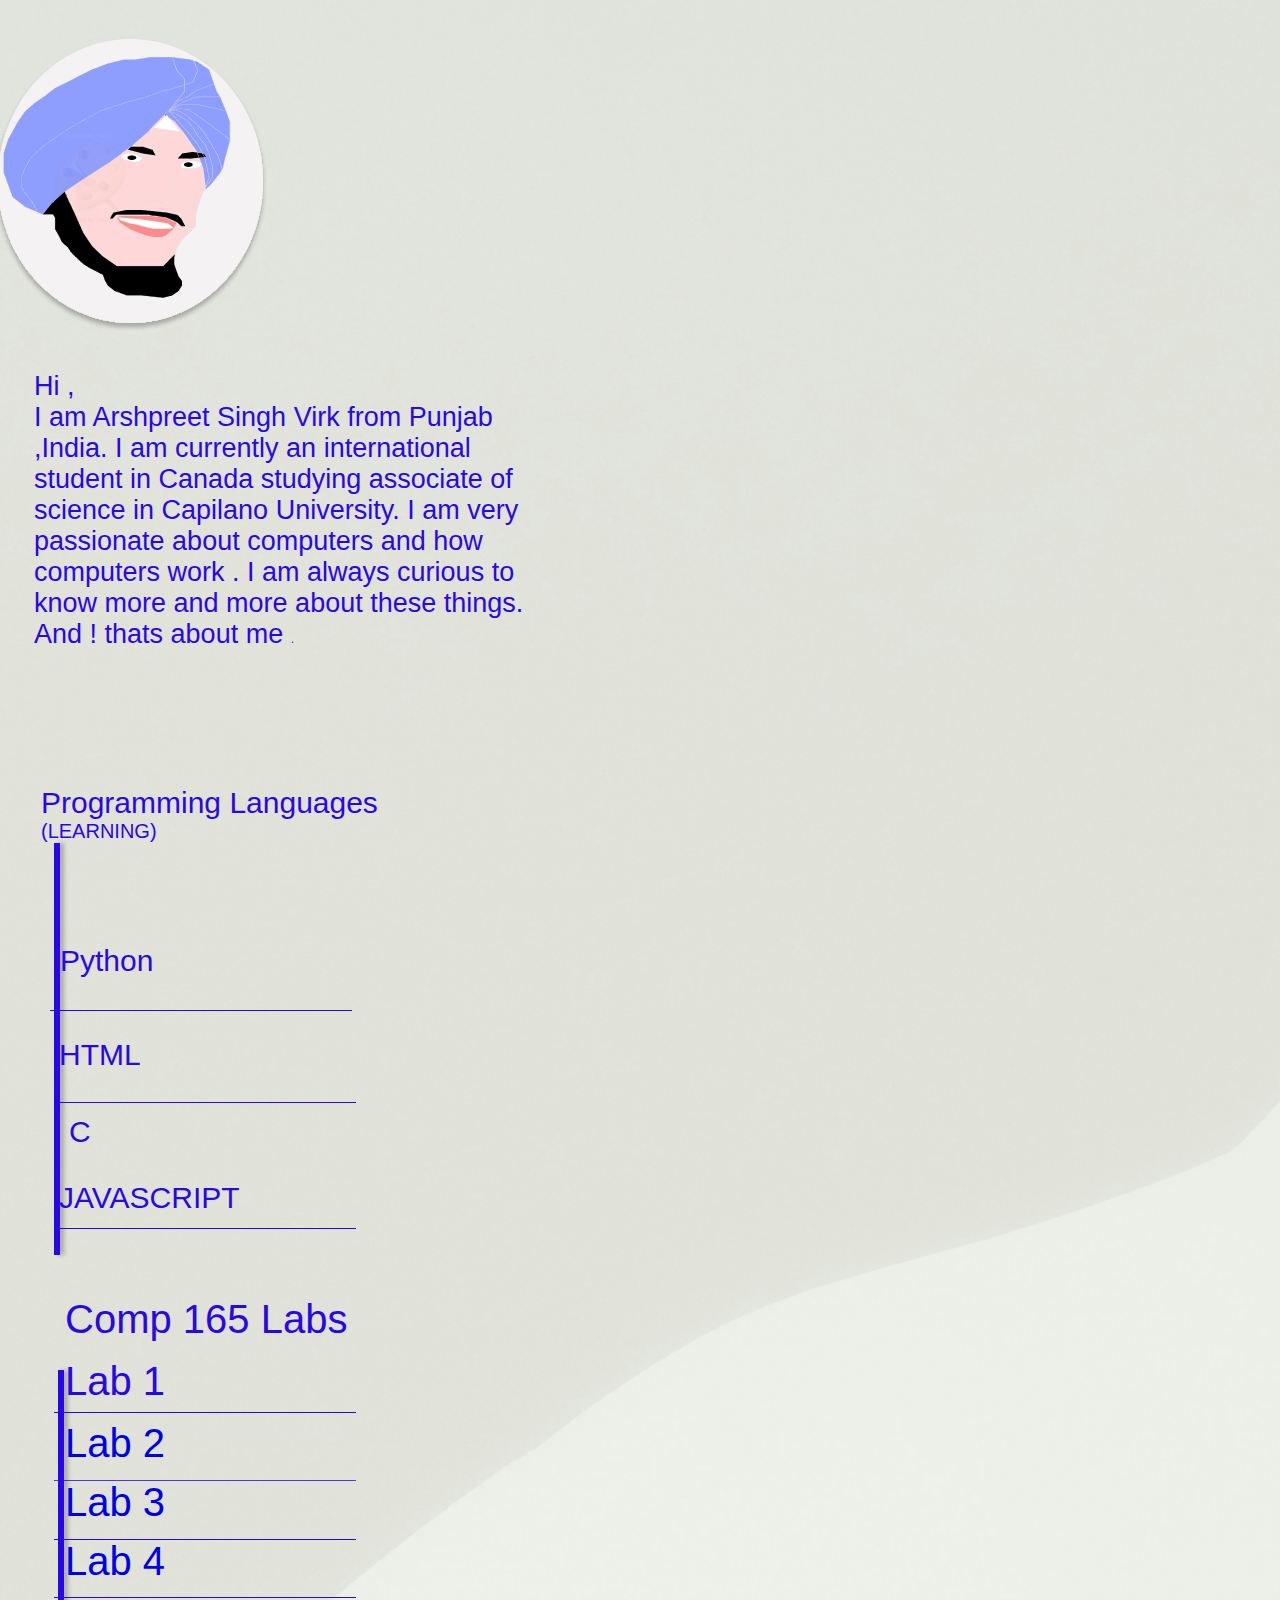
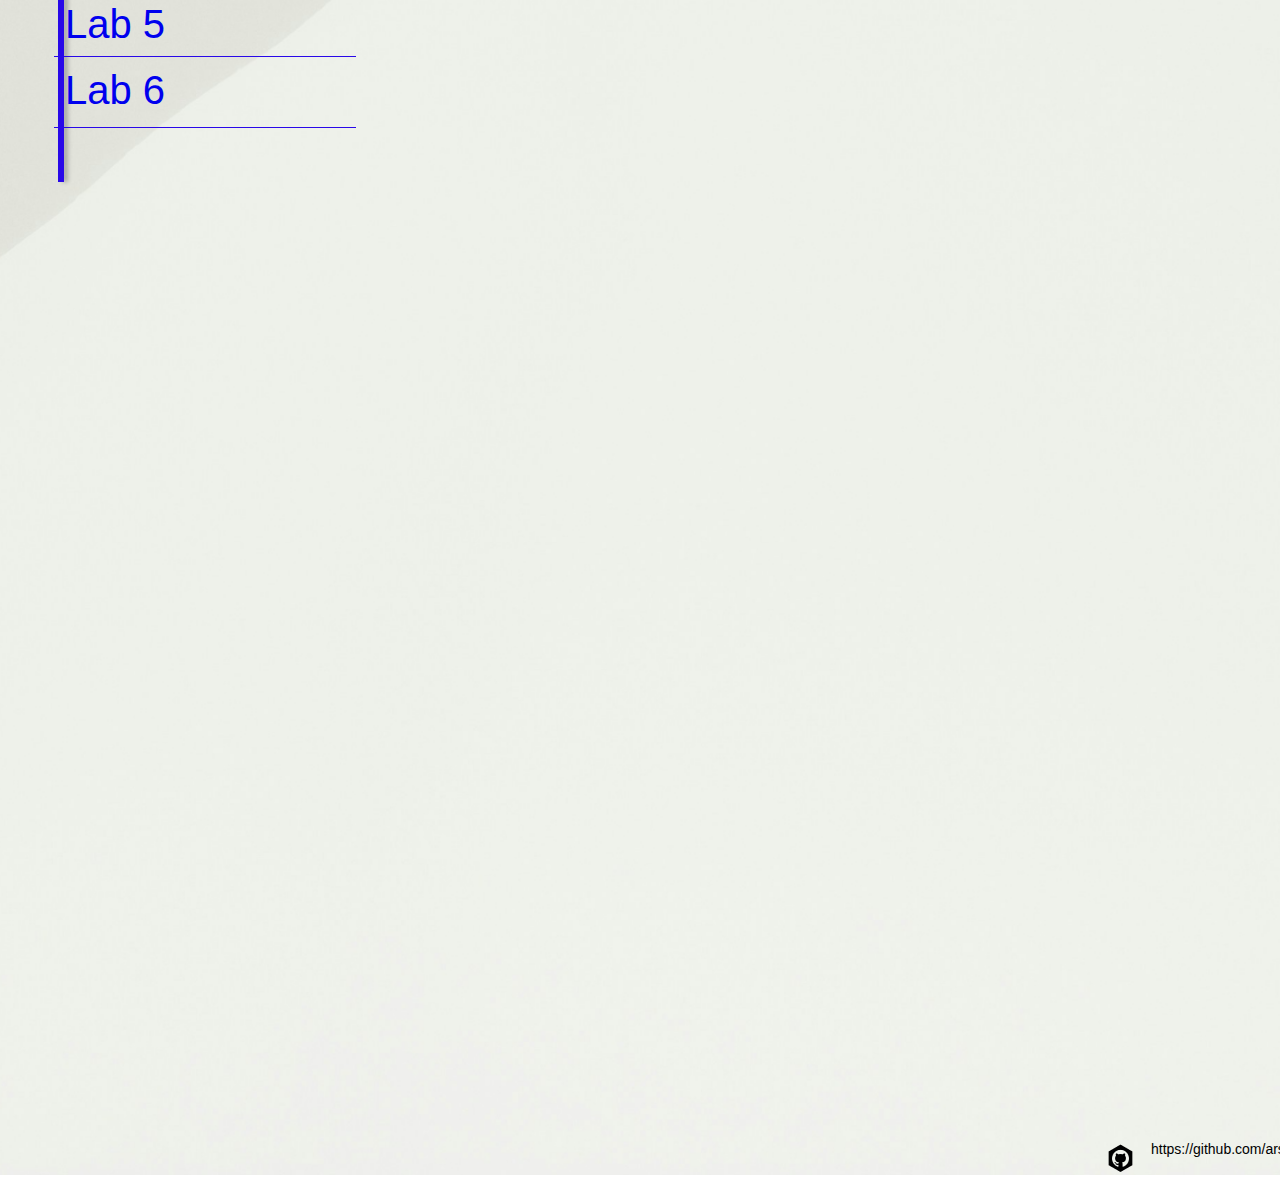
==== index.html @ 6e9533b8 "Update index.html" ====
<!DOCTYPE html>
<html lang="en">
  <head>
    <meta charset="UTF-8" />
    <meta http-equiv="X-UA-Compatible" content="IE=edge" />
    <meta name="viewport" content="width=device-width, initial-scale=1.0" />
    <link rel="stylesheet" href="./vars.css" />
    <link rel="stylesheet" href="./style.css" />

    <style>
      a,
      button,
      input,
      select,
      h1,
      h2,
      h3,
      h4,
      h5,
      * {
        box-sizing: border-box;
        margin: 0;
        padding: 0;
        border: none;
        text-decoration: none;
        appearance: none;
        background: none;

        -webkit-font-smoothing: antialiased;
      }
    </style>
    <title>Document</title>
  </head>
  <body>
    <div class="slide-16-9-1">
      <div class="wireframe-1">
        <img class="image-2" src="image-20.png" />
        <div class="line-6"></div>
        <div class="line-7"></div>
        <div class="line-8"></div>
        <div class="line-9"></div>
        <div class="line-11"></div>
        <div class="line-12"></div>
        <div class="line-10"></div>
        <div
          class="[base64]"
        >
          <span>
            <span
              class="[base64]"
            >
              Hi ,
              <br />
              I am Arshpreet Singh Virk from Punjab ,India. I am currently an
              international student in Canada studying associate of science in
              Capilano University. I am very passionate about computers and how
              computers work . I am always curious to know more and more about
              these things. And ! thats about me
            </span>
            <span
              class="[base64]"
            >
              .
            </span>
          </span>
        </div>
        <svg
          class="ellipse-1"
          width="265"
          height="284"
          viewBox="0 0 265 284"
          fill="none"
          xmlns="http://www.w3.org/2000/svg"
        >
          <g filter="url(#filter0_d_1_14)">
            <path
              d="M265 142C265 220.424 205.678 284 132.5 284C59.3223 284 0 220.424 0 142C0 63.5755 59.3223 -5.70062e-05 132.5 -5.70062e-05C205.678 -5.70062e-05 265 63.5755 265 142Z"
              fill="#F4F2F2"
            />
          </g>
          <defs>
            <filter
              id="filter0_d_1_14"
              x="-4"
              y="-6.10352e-05"
              width="273"
              height="292"
              filterUnits="userSpaceOnUse"
              color-interpolation-filters="sRGB"
            >
              <feFlood flood-opacity="0" result="BackgroundImageFix" />
              <feColorMatrix
                in="SourceAlpha"
                type="matrix"
                values="0 0 0 0 0 0 0 0 0 0 0 0 0 0 0 0 0 0 127 0"
                result="hardAlpha"
              />
              <feOffset dy="4" />
              <feGaussianBlur stdDeviation="2" />
              <feComposite in2="hardAlpha" operator="out" />
              <feColorMatrix
                type="matrix"
                values="0 0 0 0 0 0 0 0 0 0 0 0 0 0 0 0 0 0 0.25 0"
              />
              <feBlend
                mode="normal"
                in2="BackgroundImageFix"
                result="effect1_dropShadow_1_14"
              />
              <feBlend
                mode="normal"
                in="SourceGraphic"
                in2="effect1_dropShadow_1_14"
                result="shape"
              />
            </filter>
          </defs>
        </svg>
        <div class="programming-languages-learning">
          <span>
            <span class="programming-languages-learning-span">
              Programming Languages
            </span>
            <span class="programming-languages-learning-span2">(LEARNING)</span>
          </span>
        </div>
        <div class="line-1"></div>
        <div class="line-2"></div>
        <div class="line-3"></div>
        <svg
          class="line-4"
          width="304"
          height="1"
          viewBox="0 0 304 1"
          fill="none"
          xmlns="http://www.w3.org/2000/svg"
        >
          <path d="M0.498352 0.5L303.5 0.5" stroke="#2808E8" />
        </svg>
        <div class="line-5"></div>
        <div class="python"> Python</div>
        <div class="ht-ml">HTML</div>
        <div class="c">C</div>
        <div class="javascript">JAVASCRIPT</div>
       <a href=" https://github.com/arsh20004"> <img
          class="transparent-github-icon-black-and-white-hexagonal-image-with-fw-65-cb-0-d-525-a-3253-1"
          src="transparent-github-icon-black-and-white-hexagonal-image-with-fw-65-cb-0-d-525-a-3253-10.png"
        /></a>
        <div class="https-github-com-arsh-20004">
          https://github.com/arsh20004
        </div>
        <div class="comp-165-labs">Comp 165 Labs</div>
        <div class="l-ab-1">Lab 1 </div>
      <div class="l-ab-2"><a href="https://arsh20004.github.io">Lab 2</a></div>
      <div class="l-ab-3"><a href="https://arsh20004.github.io/CountUP&Dowm.html">Lab 3</a> </div>
      <div class="l-ab-4"><a href="https://arsh20004.github.io/ScientificCalculator">Lab 4</a></div>
      <div class="l-ab-6"><a href="https://arsh20004.github.io/weeklab7.html">Lab 6</a> </div>
      <div class="l-ab-5"><a href="//arsh20004.github.io/labWeatherAPi.html">Lab 5</a> </div>
        <div class="l-ab-8"><a href="//arsh20004.github.io/lab8.html">Lab 5</a> </div>
        <img class="arshh-1" src="arshh-10.png" />
      </div>
    </div>
  </body>
</html>
---- vars.css ----
/* Figma Styles of your File */
:root {
  /* Colors */
  /* Fonts */
  /* Effects */
}
---- style.css ----
.slide-16-9-1,
.slide-16-9-1 * {
  box-sizing: border-box;
}
.slide-16-9-1 {
  background: #ffffff;
  height: 2791px;
  position: relative;
  overflow: visible;
}
.wireframe-1 {
  background: #ffffff;
  width: 1280px;
  height: 2775px;
  position: absolute;
  left: 0px;
  top: 0px;
  overflow: visible;
}
.image-2 {
  width: 100%;
  height: 100%;
  position: absolute;
  left: auto;
  top: auto;
  object-fit: cover;
}
.line-6 {
  border-style: solid;
  border-color: #2808e8;
  border-width: 6px 0 0 0;
  width: 412px;
  height: 0px;
  position: absolute;
  left: 58px;
  top: 1782px;
  box-shadow: 0px 4px 4px 0px rgba(0, 0, 0, 0.25);
  transform-origin: 0 0;
  transform: rotate(-90deg) scale(1, 1);
}
.line-7 {
  border-style: solid;
  border-color: #2808e8;
  border-width: 1px 0 0 0;
  width: 302.05px;
  height: 0px;
  position: absolute;
  left: 54px;
  top: 1539px;
  transform-origin: 0 0;
  transform: rotate(0deg) scale(1, 1);
}
.line-8 {
  border-style: solid;
  border-color: #2808e8;
  border-width: 1px 0 0 0;
  width: 302.05px;
  height: 0px;
  position: absolute;
  left: 50px;
  top: 1010px;
  transform-origin: 0 0;
  transform: rotate(0deg) scale(1, 1);
}
.line-9 {
  border-style: solid;
  border-color: rgba(40, 8, 232, 0.79);
  border-width: 1px 0 0 0;
  width: 302.05px;
  height: 0px;
  position: absolute;
  left: 54px;
  top: 1480px;
  transform-origin: 0 0;
  transform: rotate(0deg) scale(1, 1);
}
.line-11 {
  border-style: solid;
  border-color: #2808e8;
  border-width: 1px 0 0 0;
  width: 302.05px;
  height: 0px;
  position: absolute;
  left: 54px;
  top: 1656px;
  transform-origin: 0 0;
  transform: rotate(0deg) scale(1, 1);
}
.line-12 {
  border-style: solid;
  border-color: #2808e8;
  border-width: 1px 0 0 0;
  width: 302.05px;
  height: 0px;
  position: absolute;
  left: 54px;
  top: 1727px;
  transform-origin: 0 0;
  transform: rotate(0deg) scale(1, 1);
}
.line-10 {
  border-style: solid;
  border-color: #2808e8;
  border-width: 1px 0 0 0;
  width: 302.05px;
  height: 0px;
  position: absolute;
  left: 54px;
  top: 1597px;
  transform-origin: 0 0;
  transform: rotate(0deg) scale(1, 1);
}
.[base64] {
  color: #2808e8;
  text-align: left;
  position: absolute;
  left: 34px;
  top: 371px;
  width: 532px;
  height: 217px;
  overflow: visible;
}
.[base64] {
  color: #2808e8;
  font-family: "Koulen-Regular", sans-serif;
  font-size: 27px;
  font-weight: 400;
}
.[base64] {
  color: #2808e8;
  font-family: "Koulen-Regular", sans-serif;
  font-size: 12px;
  font-weight: 400;
}
.ellipse-1 {
  width: 265px;
  height: 284px;
  position: absolute;
  left: -2px;
  top: 39px;
  overflow: visible;
}
.programming-languages-learning {
  color: #2808e8;
  text-align: left;
  position: absolute;
  left: 41px;
  top: 786px;
  width: 383px;
  height: 57px;
}
.programming-languages-learning-span {
  color: #2808e8;
  font-family: "Koulen-Regular", sans-serif;
  font-size: 30px;
  font-weight: 400;
}
.programming-languages-learning-span2 {
  color: #2808e8;
  font-family: "Koulen-Regular", sans-serif;
  font-size: 20px;
  font-weight: 400;
}
.line-1 {
  border-style: solid;
  border-color: #2808e8;
  border-width: 6px 0 0 0;
  width: 412px;
  height: 0px;
  position: absolute;
  left: 54px;
  top: 1255px;
  box-shadow: 0px 4px 4px 0px rgba(0, 0, 0, 0.25);
  transform-origin: 0 0;
  transform: rotate(-90deg) scale(1, 1);
}
.line-2 {
  border-style: solid;
  border-color: #2808e8;
  border-width: 1px 0 0 0;
  width: 302.05px;
  height: 0px;
  position: absolute;
  left: 54px;
  top: 1412px;
  transform-origin: 0 0;
  transform: rotate(0deg) scale(1, 1);
}
.line-3 {
  border-style: solid;
  border-color: #2808e8;
  border-width: 1px 0 0 0;
  width: 301.01px;
  height: 0px;
  position: absolute;
  left: 55px;
  top: 1102px;
  transform-origin: 0 0;
  transform: rotate(0deg) scale(1, 1);
}
.line-4 {
  width: 303px;
  height: 0px;
  position: absolute;
  left: 49.5px;
  top: 1160.5px;
  transform: translate(0px, -0.5px);
  overflow: visible;
}
.line-5 {
  border-style: solid;
  border-color: #2808e8;
  border-width: 1px 0 0 0;
  width: 302.03px;
  height: 0px;
  position: absolute;
  left: 54px;
  top: 1228px;
  transform-origin: 0 0;
  transform: rotate(0deg) scale(1, 1);
}
.python {
  color: #2808e8;
  text-align: left;
  font-family: "Koulen-Regular", sans-serif;
  font-size: 30px;
  font-weight: 400;
  position: absolute;
  left: 60px;
  top: 944px;
  width: 282px;
  height: 38px;
}
.ht-ml {
  color: #2808e8;
  text-align: left;
  font-family: "Koulen-Regular", sans-serif;
  font-size: 30px;
  font-weight: 400;
  position: absolute;
  left: 59px;
  top: 1038px;
  width: 259px;
  height: 64px;
}
.c {
  color: #2808e8;
  text-align: left;
  font-family: "Koulen-Regular", sans-serif;
  font-size: 30px;
  font-weight: 400;
  position: absolute;
  left: 69px;
  top: 1115px;
  width: 229px;
  height: 37px;
}
.javascript {
  color: #2808e8;
  text-align: left;
  font-family: "Koulen-Regular", sans-serif;
  font-size: 30px;
  font-weight: 400;
  position: absolute;
  left: 59px;
  top: 1181px;
  width: 177px;
  height: 38px;
}
.transparent-github-icon-black-and-white-hexagonal-image-with-fw-65-cb-0-d-525-a-3253-1 {
  width: 27px;
  height: 28.62px;
  position: absolute;
  left: 1107px;
  top: 2744px;
  object-fit: cover;
}
.https-github-com-arsh-20004 {
  color: #000000;
  text-align: left;
  font-family: "Abel-Regular", sans-serif;
  font-size: 14px;
  font-weight: 400;
  position: absolute;
  left: 1151px;
  top: 2741px;
  width: 142px;
  height: 34px;
}
.comp-165-labs {
  color: #2808e8;
  text-align: left;
  font-family: "Koulen-Regular", sans-serif;
  font-size: 40px;
  font-weight: 400;
  position: absolute;
  left: 65px;
  top: 1297px;
  width: 437px;
  height: 62px;
}
.l-ab-1 {
  color: #2808e8;
  text-align: left;
  font-family: "Koulen-Regular", sans-serif;
  font-size: 40px;
  font-weight: 400;
  position: absolute;
  left: 65px;
  top: 1359px;
  width: 154px;
  height: 50px;
}
.l-ab-2 {
  color: #2808e8;
  text-align: left;
  font-family: "Koulen-Regular", sans-serif;
  font-size: 40px;
  font-weight: 400;
  position: absolute;
  left: 65px;
  top: 1421px;
  width: 154px;
  height: 50px;
}
.l-ab-3 {
  color: #2808e8;
  text-align: left;
  font-family: "Koulen-Regular", sans-serif;
  font-size: 40px;
  font-weight: 400;
  position: absolute;
  left: 65px;
  top: 1480px;
  width: 154px;
  height: 50px;
}
.l-ab-4 {
  color: #2808e8;
  text-align: left;
  font-family: "Koulen-Regular", sans-serif;
  font-size: 40px;
  font-weight: 400;
  position: absolute;
  left: 65px;
  top: 1539px;
  width: 154px;
  height: 50px;
}
.l-ab-6 {
  color: #2808e8;
  text-align: left;
  font-family: "Koulen-Regular", sans-serif;
  font-size: 40px;
  font-weight: 400;
  position: absolute;
  left: 65px;
  top: 1668px;
  width: 154px;
  height: 50px;
}
.l-ab-5 {
  color: #2808e8;
  text-align: left;
  font-family: "Koulen-Regular", sans-serif;
  font-size: 40px;
  font-weight: 400;
  position: absolute;
  left: 65px;
  top: 1602px;
  width: 154px;
  height: 50px;
}
.arshh-1 {
  width: 313px;
  height: 241px;
  position: absolute;
  left: -67px;
  top: 57px;
  object-fit: cover;
}
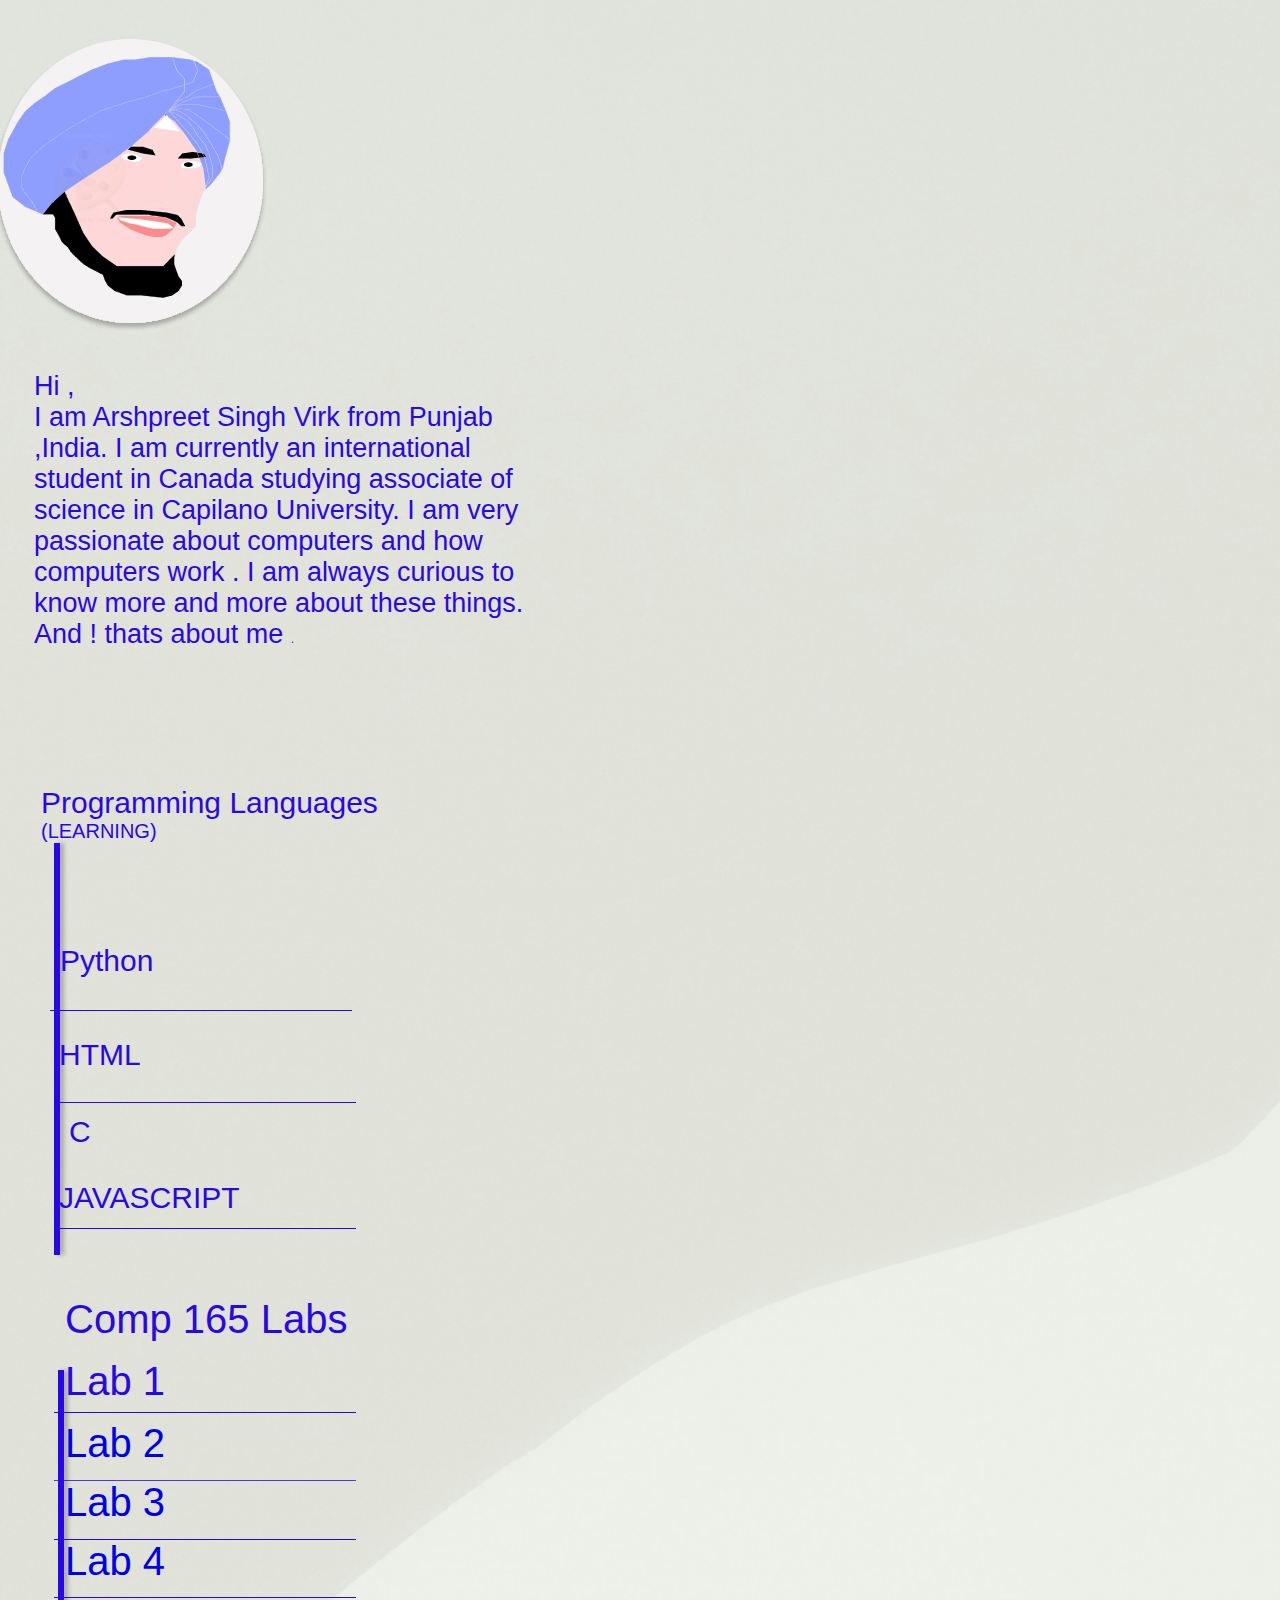
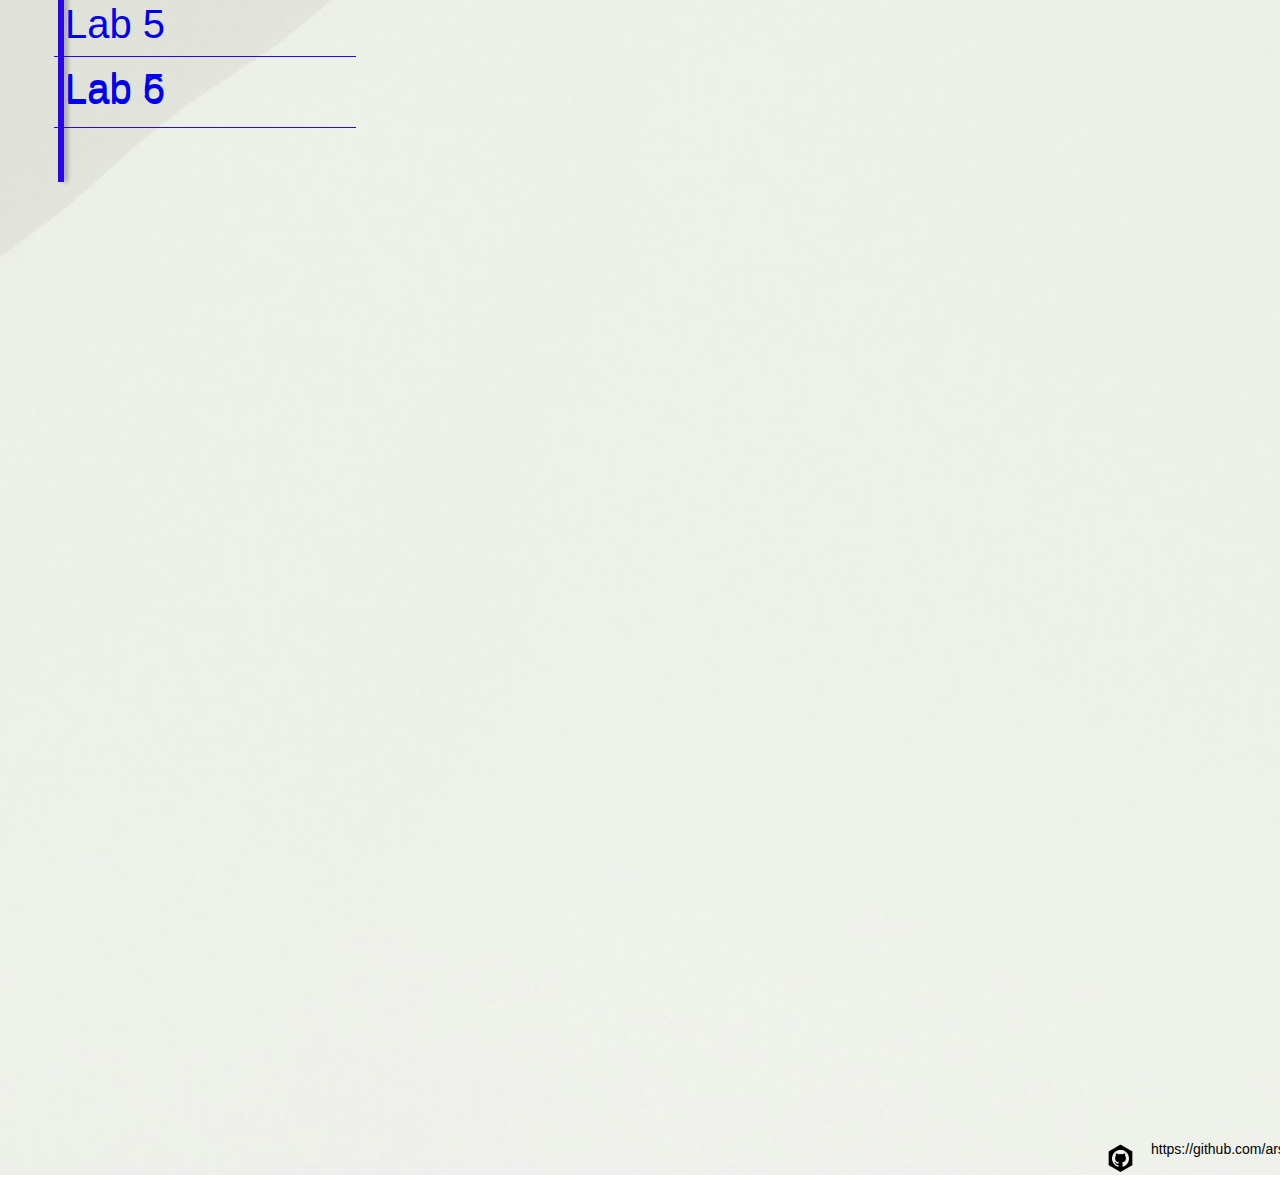
==== commit d1fc483a: "Update index.html" ====
--- a/index.html
+++ b/index.html
@@ -156,7 +156,7 @@
       <div class="l-ab-4"><a href="https://arsh20004.github.io/ScientificCalculator">Lab 4</a></div>
       <div class="l-ab-6"><a href="https://arsh20004.github.io/weeklab7.html">Lab 6</a> </div>
       <div class="l-ab-5"><a href="//arsh20004.github.io/labWeatherAPi.html">Lab 5</a> </div>
-        <div class="l-ab-8"><a href="//arsh20004.github.io/lab8.html">Lab 5</a> </div>
+        <div class="l-ab-8"><a href="//arsh20004.github.io/Lab8.html">Lab 5</a> </div>
         <img class="arshh-1" src="arshh-10.png" />
       </div>
     </div>
--- a/style.css
+++ b/style.css
@@ -359,6 +359,19 @@
   width: 154px;
   height: 50px;
 }
+
+.l-ab-8 {
+  color: #2808e8;
+  text-align: left;
+  font-family: "Koulen-Regular", sans-serif;
+  font-size: 40px;
+  font-weight: 400;
+  position: absolute;
+  left: 65px;
+  top: 1666px;
+  width: 154px;
+  height: 50px;
+}
 .l-ab-5 {
   color: #2808e8;
   text-align: left;
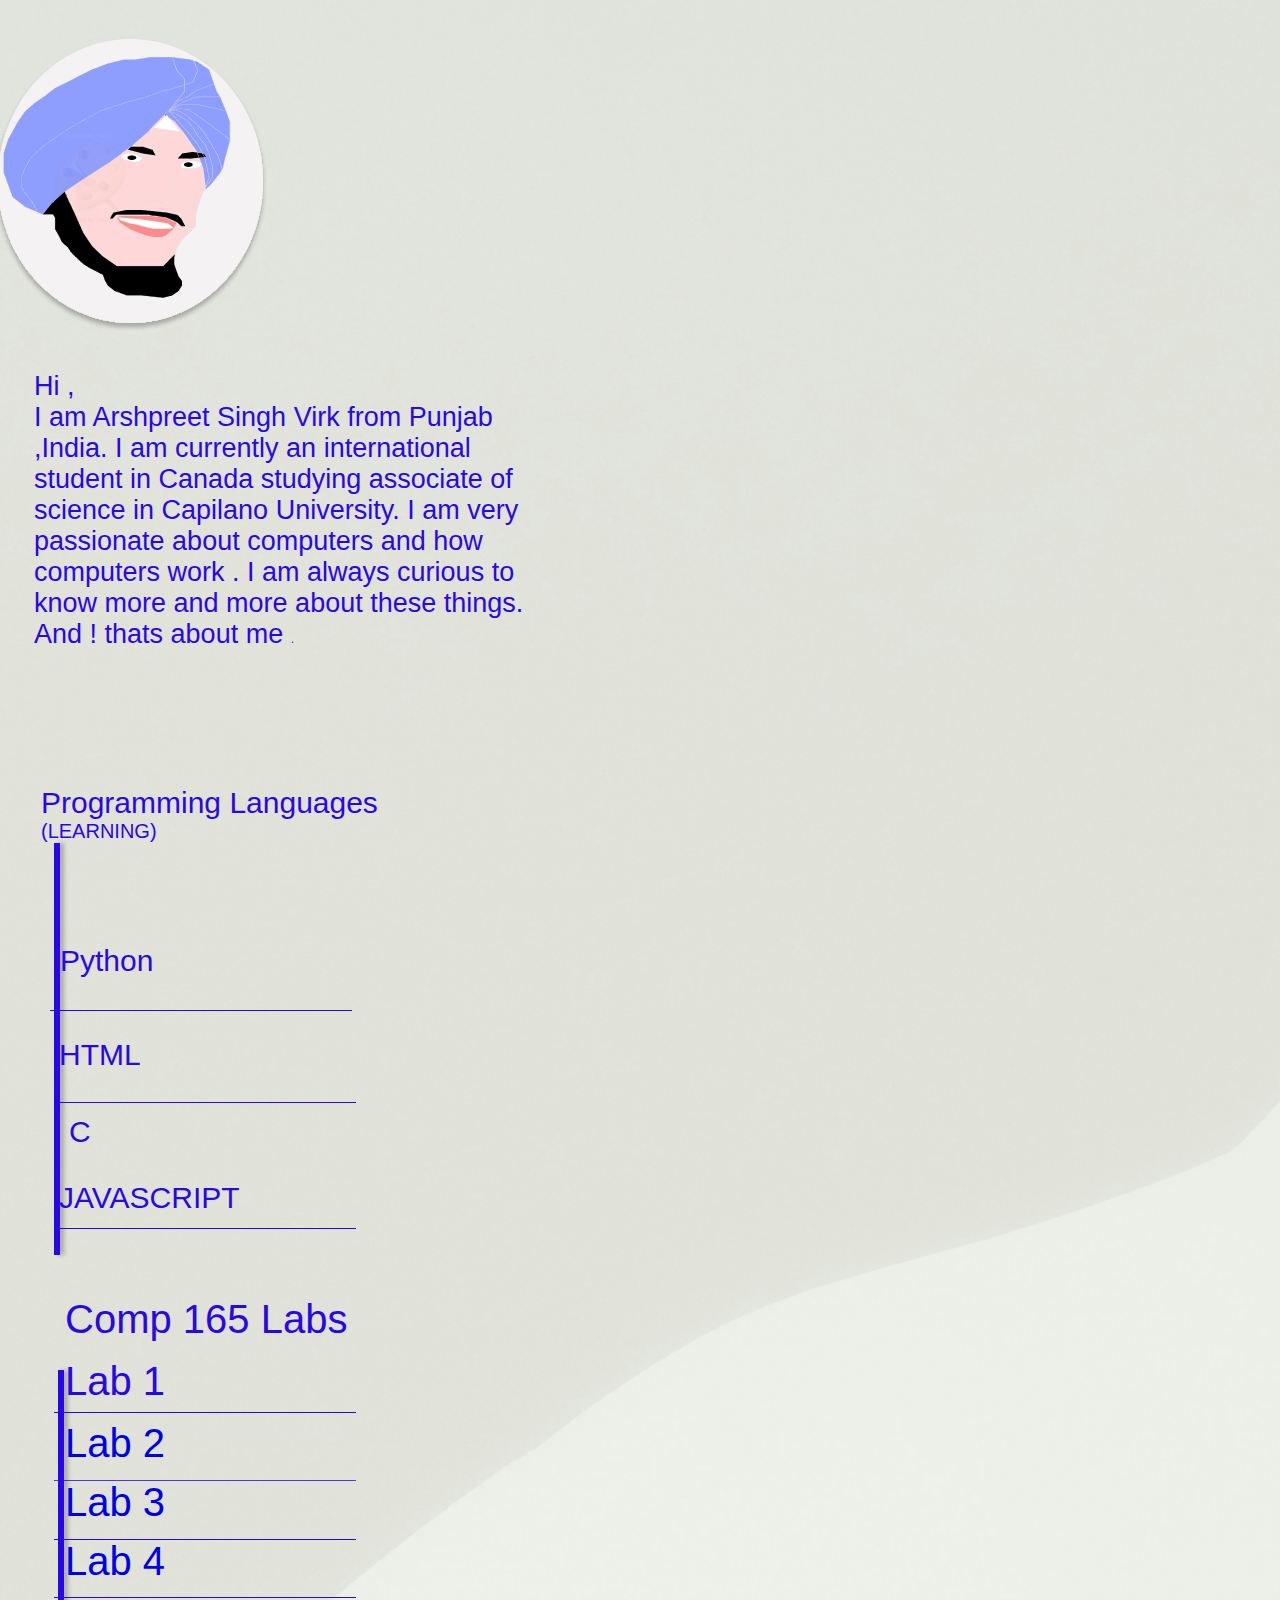
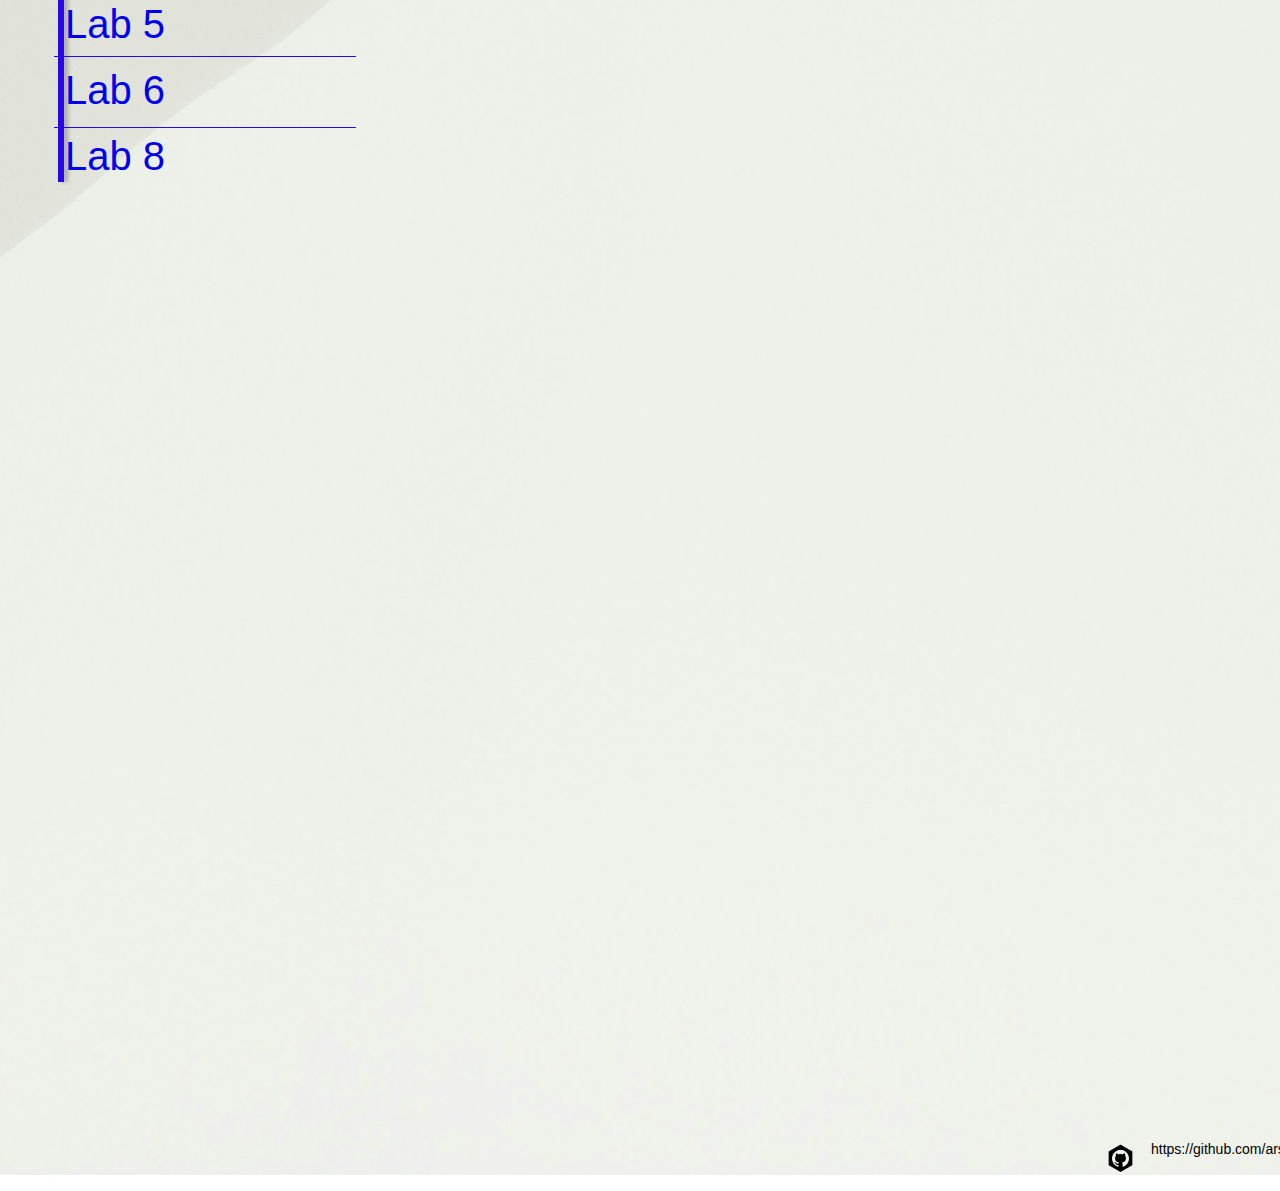
==== commit ff0e60d6: "Update index.html" ====
--- a/index.html
+++ b/index.html
@@ -156,7 +156,7 @@
       <div class="l-ab-4"><a href="https://arsh20004.github.io/ScientificCalculator">Lab 4</a></div>
       <div class="l-ab-6"><a href="https://arsh20004.github.io/weeklab7.html">Lab 6</a> </div>
       <div class="l-ab-5"><a href="//arsh20004.github.io/labWeatherAPi.html">Lab 5</a> </div>
-        <div class="l-ab-8"><a href="//arsh20004.github.io/Lab8.html">Lab 5</a> </div>
+        <div class="l-ab-8"><a href="//arsh20004.github.io/Lab8.html">Lab 8</a> </div>
         <img class="arshh-1" src="arshh-10.png" />
       </div>
     </div>
--- a/style.css
+++ b/style.css
@@ -368,7 +368,7 @@
   font-weight: 400;
   position: absolute;
   left: 65px;
-  top: 1666px;
+  top: 1734px;
   width: 154px;
   height: 50px;
 }
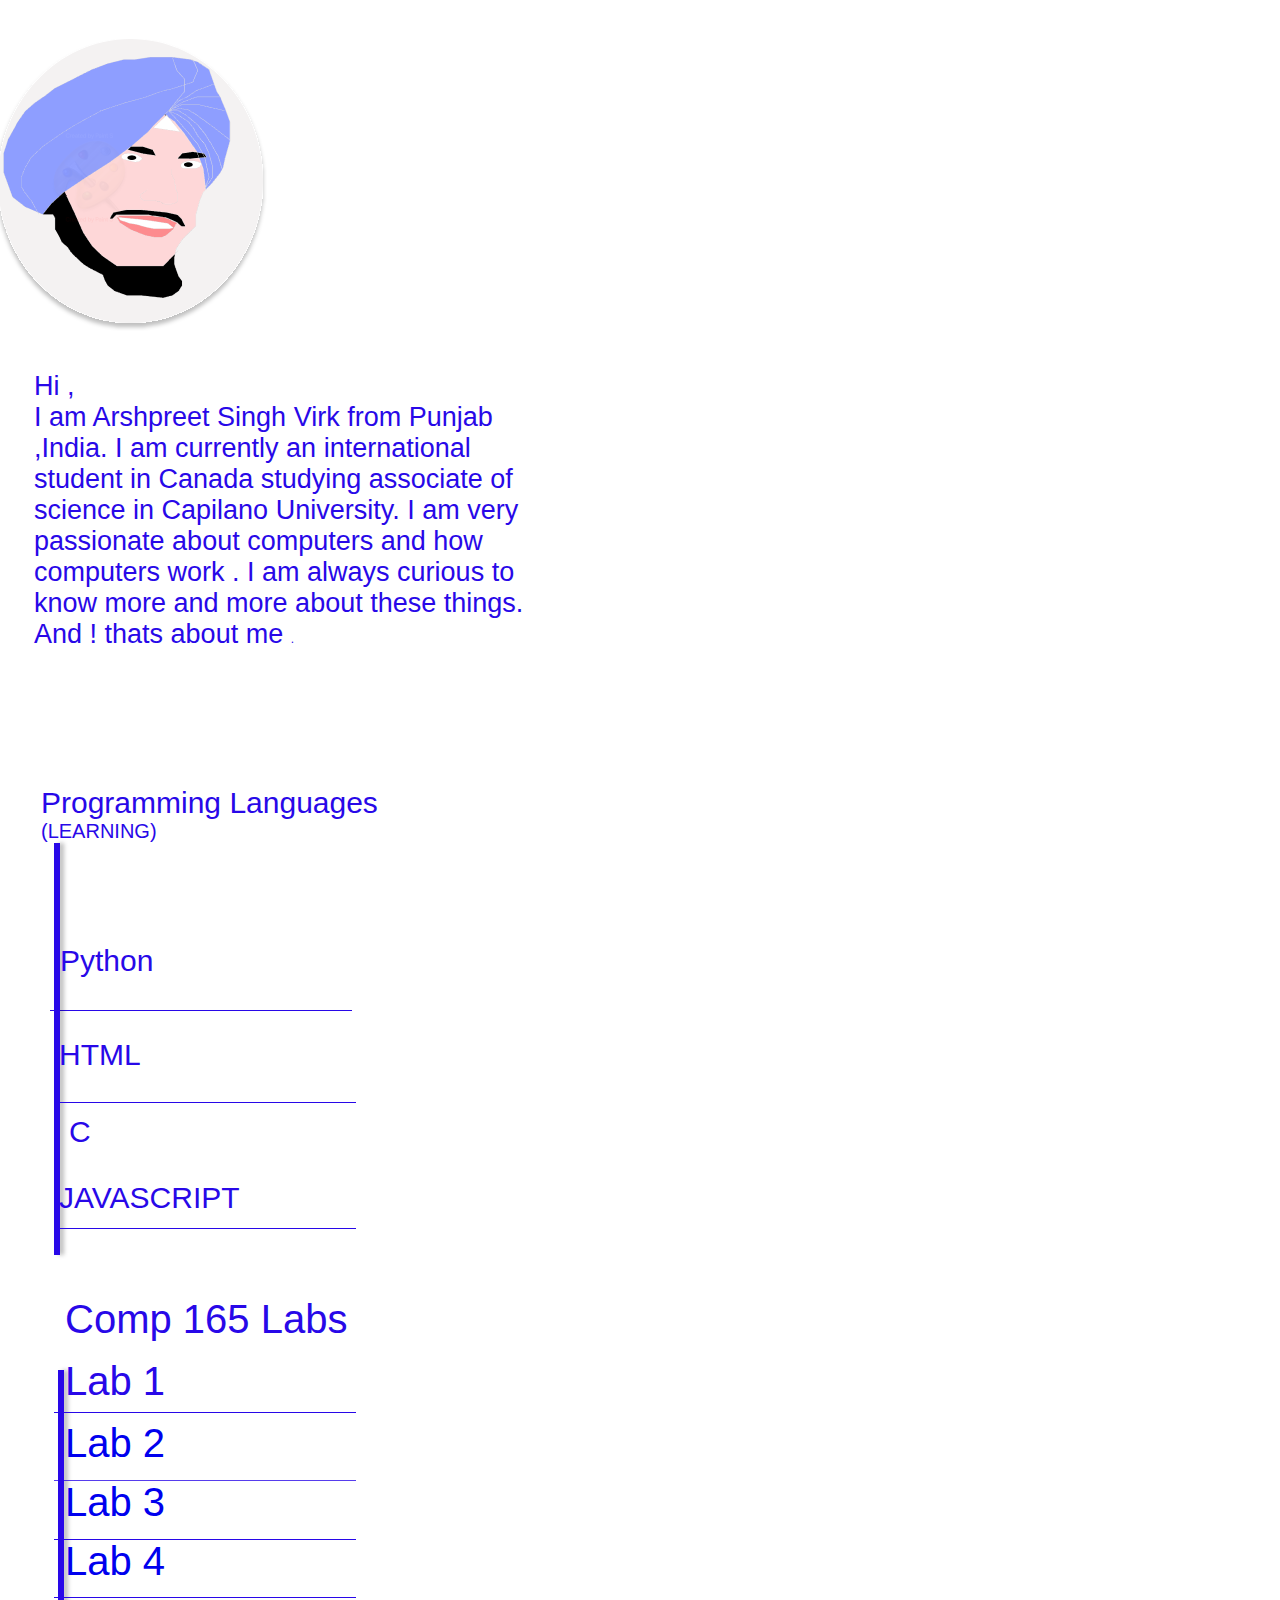
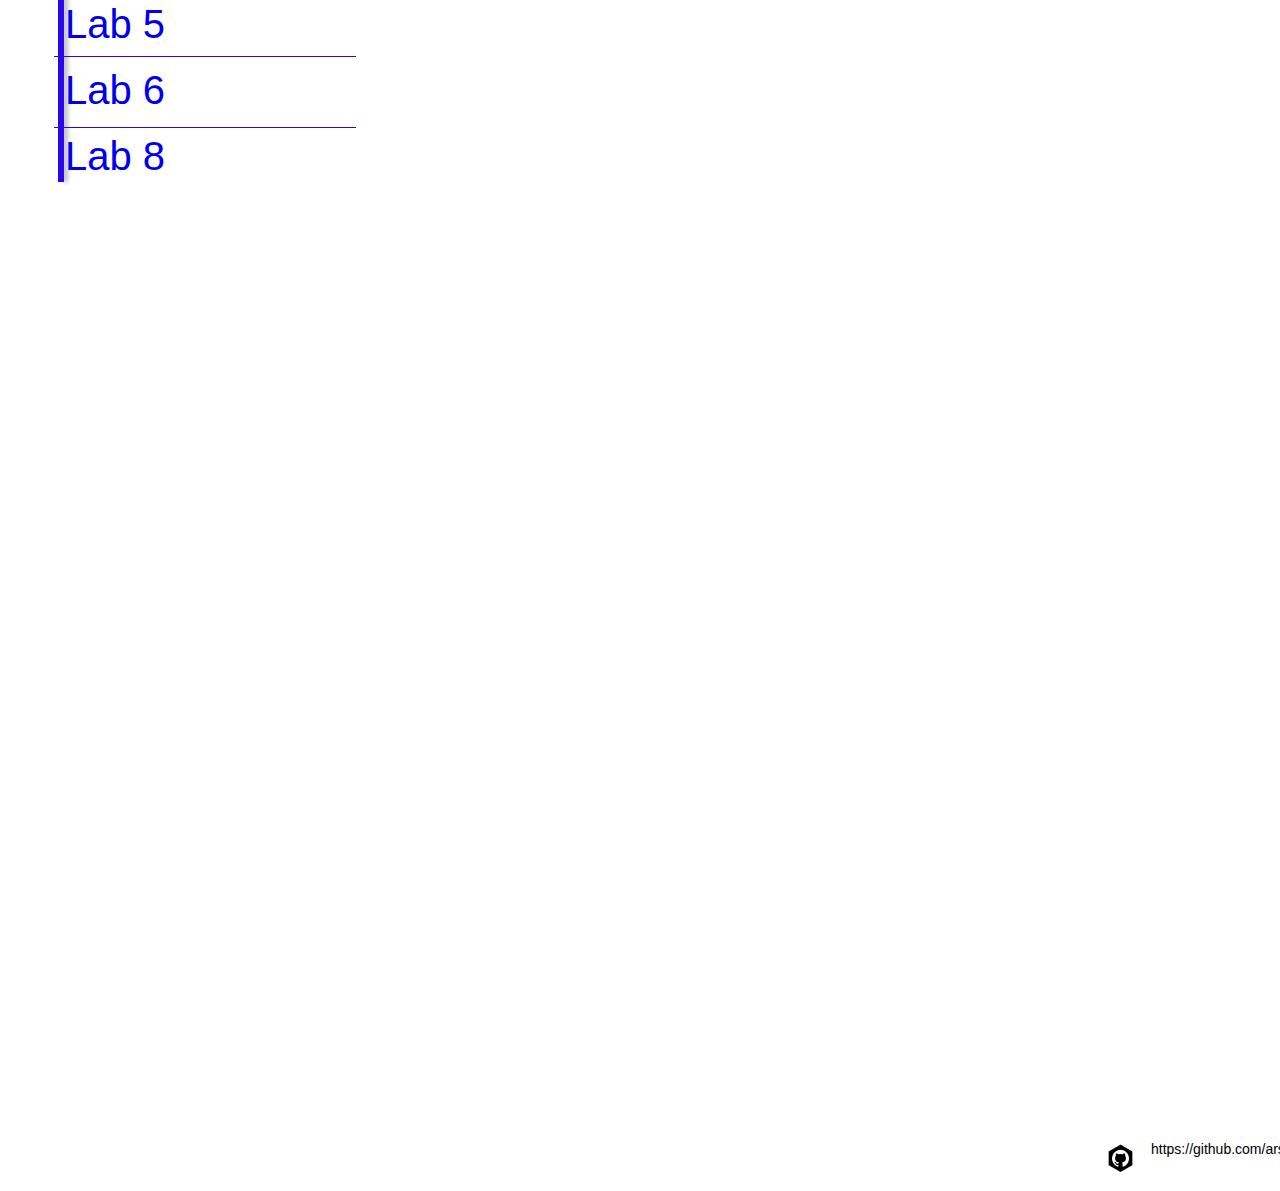
==== commit b68c4de5: "Update index.html" ====
--- a/index.html
+++ b/index.html
@@ -34,7 +34,7 @@
   <body>
     <div class="slide-16-9-1">
       <div class="wireframe-1">
-        <img class="image-2" src="image-20.png" />
+<!--         <img class="image-2" src="image-20.png" /> -->
         <div class="line-6"></div>
         <div class="line-7"></div>
         <div class="line-8"></div>
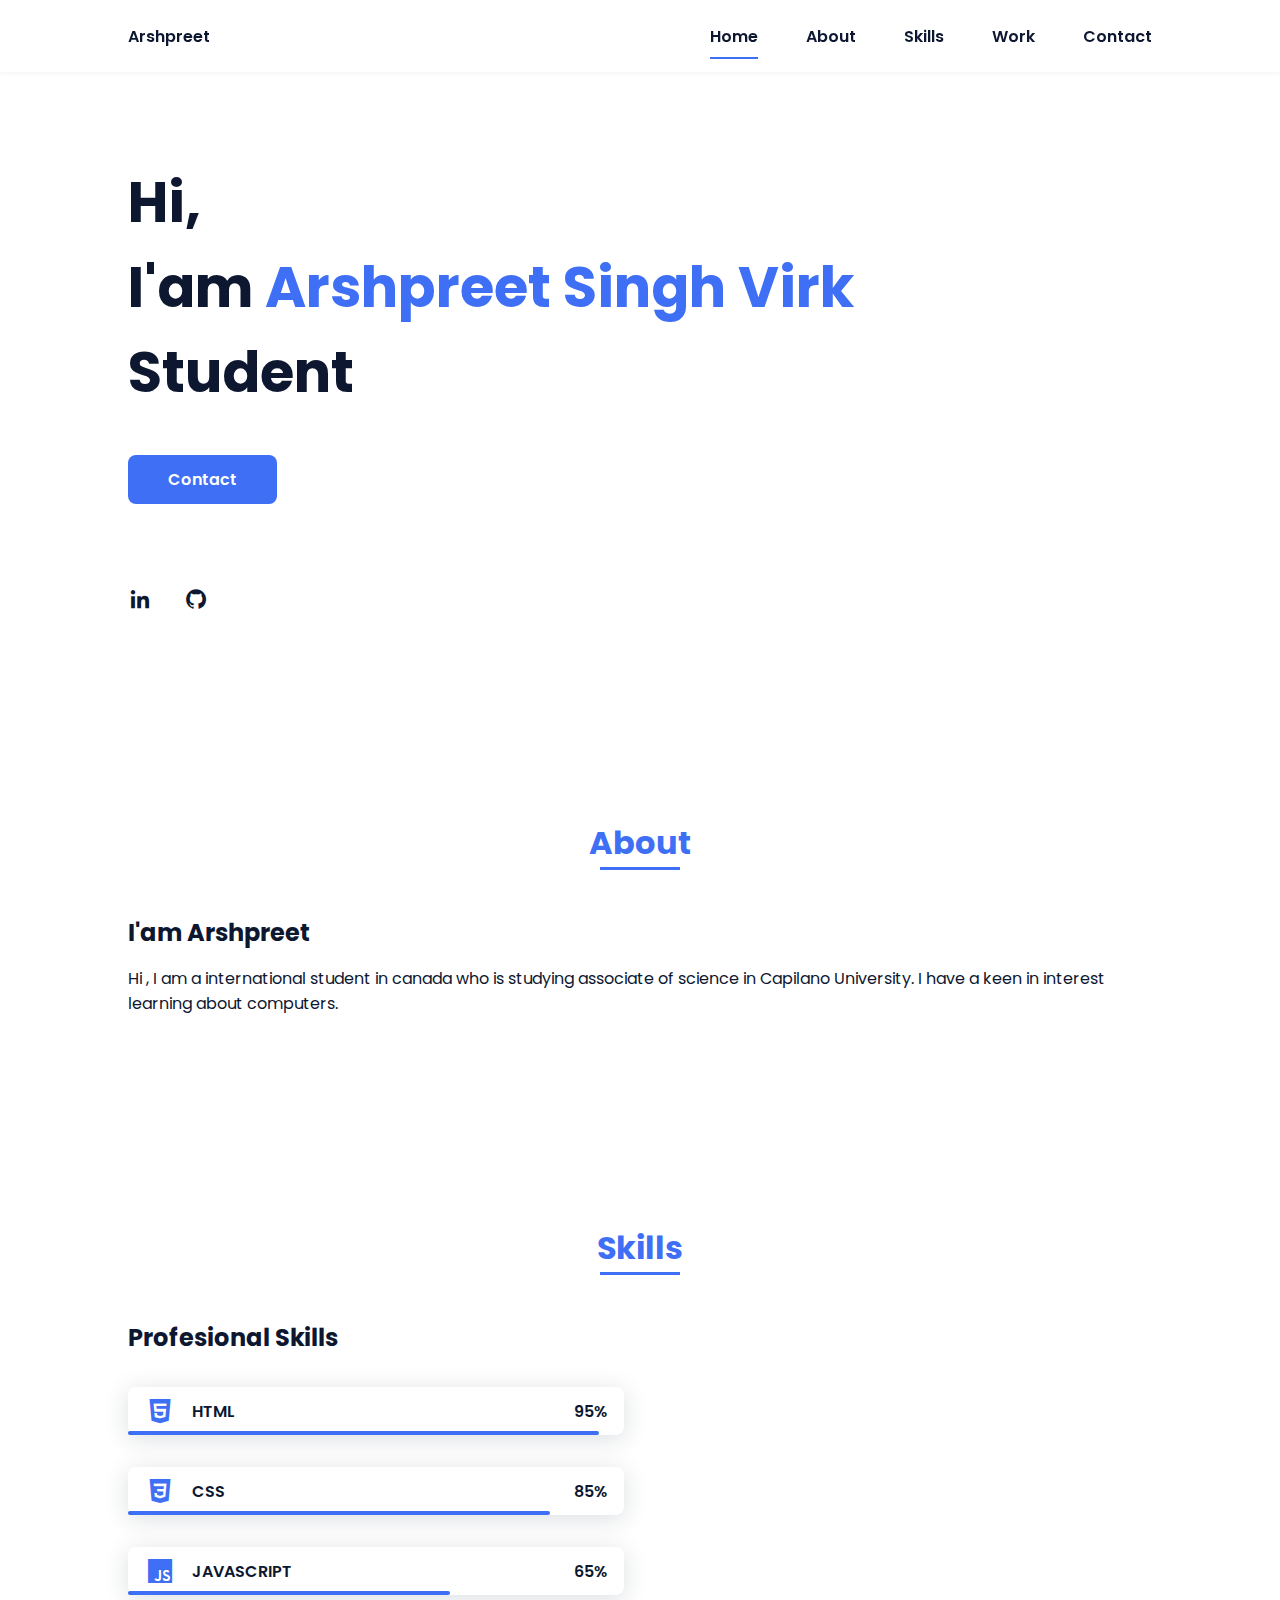
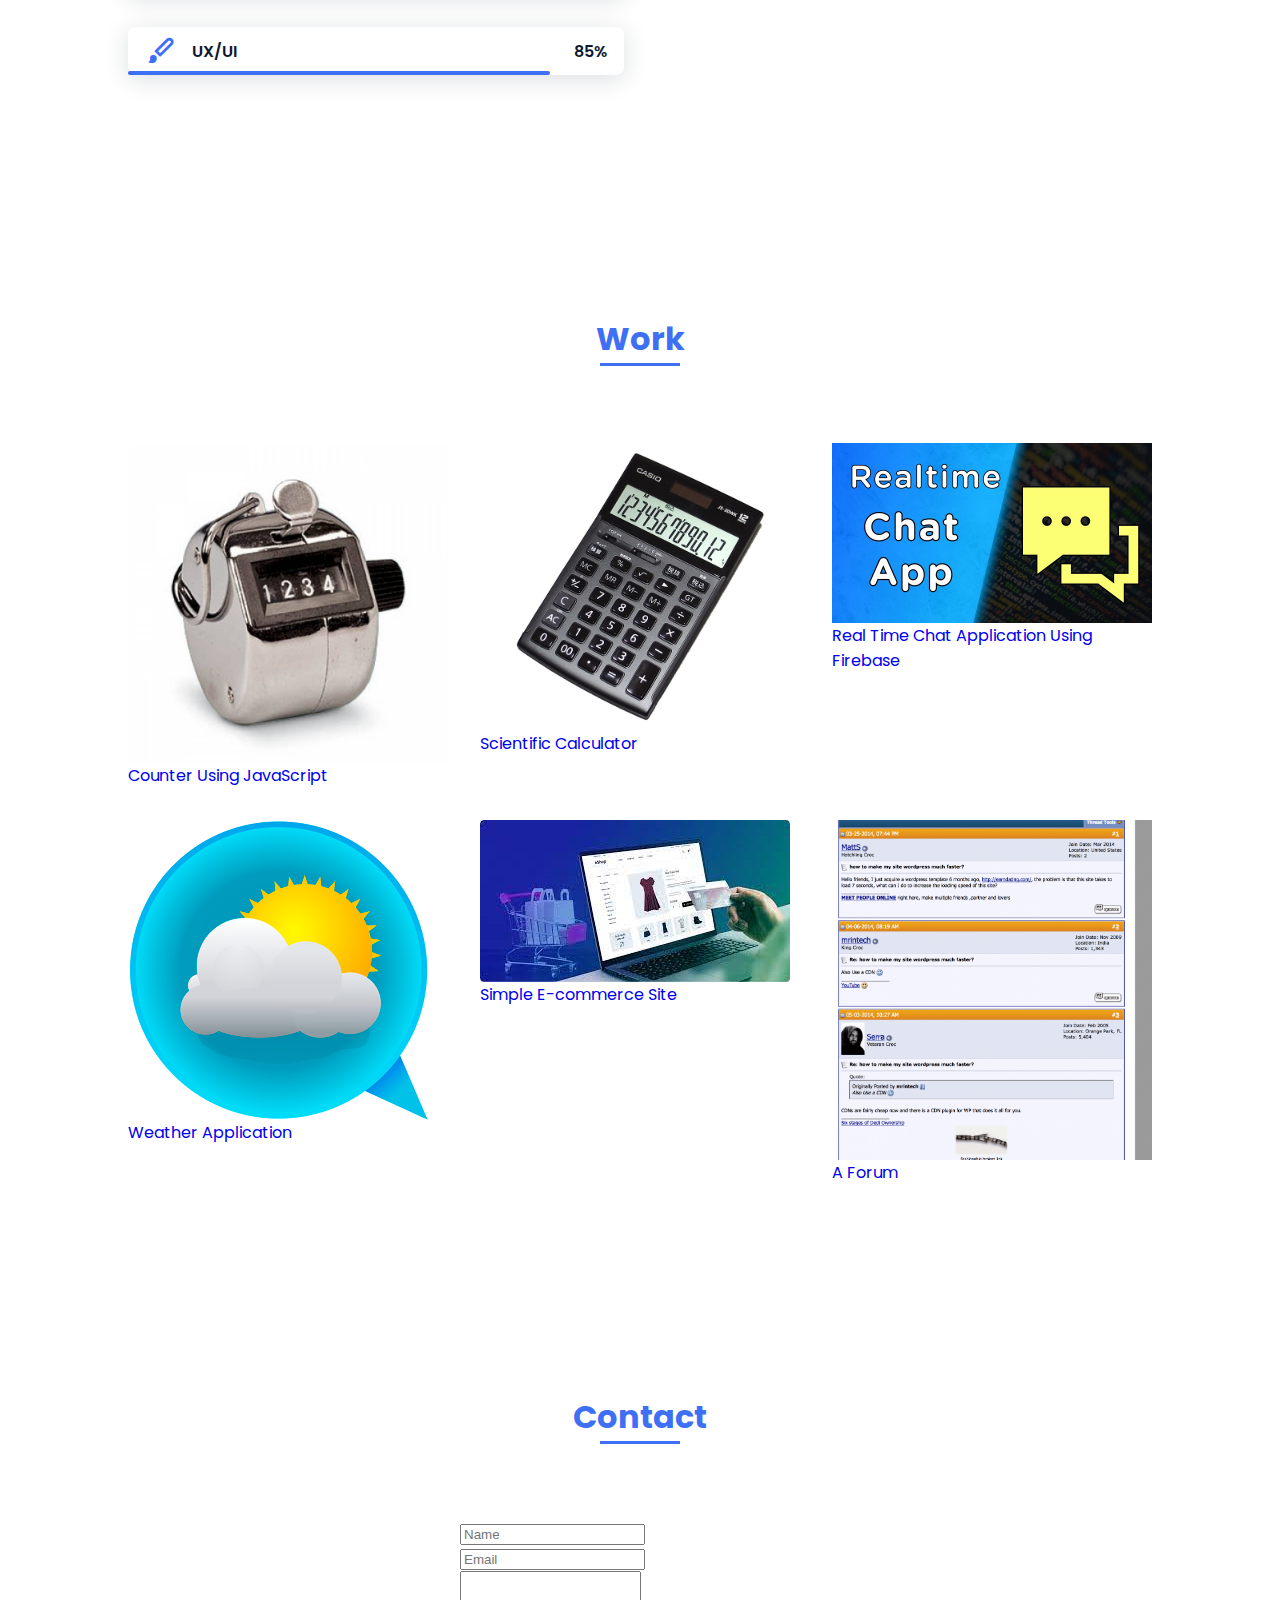
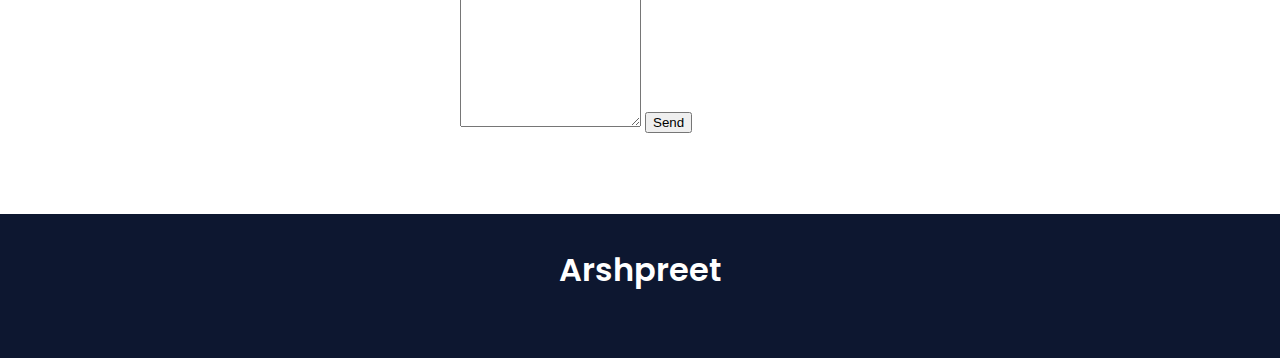
==== commit 2d722f45: "New portfolio" ====
--- a/index.html
+++ b/index.html
@@ -1,164 +1,273 @@
-<!DOCTYPE html>
-<html lang="en">
-  <head>
-    <meta charset="UTF-8" />
-    <meta http-equiv="X-UA-Compatible" content="IE=edge" />
-    <meta name="viewport" content="width=device-width, initial-scale=1.0" />
-    <link rel="stylesheet" href="./vars.css" />
-    <link rel="stylesheet" href="./style.css" />
-
-    <style>
-      a,
-      button,
-      input,
-      select,
-      h1,
-      h2,
-      h3,
-      h4,
-      h5,
-      * {
-        box-sizing: border-box;
-        margin: 0;
-        padding: 0;
-        border: none;
-        text-decoration: none;
-        appearance: none;
-        background: none;
-
-        -webkit-font-smoothing: antialiased;
-      }
-    </style>
-    <title>Document</title>
-  </head>
-  <body>
-    <div class="slide-16-9-1">
-      <div class="wireframe-1">
-<!--         <img class="image-2" src="image-20.png" /> -->
-        <div class="line-6"></div>
-        <div class="line-7"></div>
-        <div class="line-8"></div>
-        <div class="line-9"></div>
-        <div class="line-11"></div>
-        <div class="line-12"></div>
-        <div class="line-10"></div>
-        <div
-          class="[base64]"
-        >
-          <span>
-            <span
-              class="[base64]"
-            >
-              Hi ,
-              <br />
-              I am Arshpreet Singh Virk from Punjab ,India. I am currently an
-              international student in Canada studying associate of science in
-              Capilano University. I am very passionate about computers and how
-              computers work . I am always curious to know more and more about
-              these things. And ! thats about me
-            </span>
-            <span
-              class="[base64]"
-            >
-              .
-            </span>
-          </span>
-        </div>
-        <svg
-          class="ellipse-1"
-          width="265"
-          height="284"
-          viewBox="0 0 265 284"
-          fill="none"
-          xmlns="http://www.w3.org/2000/svg"
-        >
-          <g filter="url(#filter0_d_1_14)">
-            <path
-              d="M265 142C265 220.424 205.678 284 132.5 284C59.3223 284 0 220.424 0 142C0 63.5755 59.3223 -5.70062e-05 132.5 -5.70062e-05C205.678 -5.70062e-05 265 63.5755 265 142Z"
-              fill="#F4F2F2"
-            />
-          </g>
-          <defs>
-            <filter
-              id="filter0_d_1_14"
-              x="-4"
-              y="-6.10352e-05"
-              width="273"
-              height="292"
-              filterUnits="userSpaceOnUse"
-              color-interpolation-filters="sRGB"
-            >
-              <feFlood flood-opacity="0" result="BackgroundImageFix" />
-              <feColorMatrix
-                in="SourceAlpha"
-                type="matrix"
-                values="0 0 0 0 0 0 0 0 0 0 0 0 0 0 0 0 0 0 127 0"
-                result="hardAlpha"
-              />
-              <feOffset dy="4" />
-              <feGaussianBlur stdDeviation="2" />
-              <feComposite in2="hardAlpha" operator="out" />
-              <feColorMatrix
-                type="matrix"
-                values="0 0 0 0 0 0 0 0 0 0 0 0 0 0 0 0 0 0 0.25 0"
-              />
-              <feBlend
-                mode="normal"
-                in2="BackgroundImageFix"
-                result="effect1_dropShadow_1_14"
-              />
-              <feBlend
-                mode="normal"
-                in="SourceGraphic"
-                in2="effect1_dropShadow_1_14"
-                result="shape"
-              />
-            </filter>
-          </defs>
-        </svg>
-        <div class="programming-languages-learning">
-          <span>
-            <span class="programming-languages-learning-span">
-              Programming Languages
-            </span>
-            <span class="programming-languages-learning-span2">(LEARNING)</span>
-          </span>
-        </div>
-        <div class="line-1"></div>
-        <div class="line-2"></div>
-        <div class="line-3"></div>
-        <svg
-          class="line-4"
-          width="304"
-          height="1"
-          viewBox="0 0 304 1"
-          fill="none"
-          xmlns="http://www.w3.org/2000/svg"
-        >
-          <path d="M0.498352 0.5L303.5 0.5" stroke="#2808E8" />
-        </svg>
-        <div class="line-5"></div>
-        <div class="python"> Python</div>
-        <div class="ht-ml">HTML</div>
-        <div class="c">C</div>
-        <div class="javascript">JAVASCRIPT</div>
-       <a href=" https://github.com/arsh20004"> <img
-          class="transparent-github-icon-black-and-white-hexagonal-image-with-fw-65-cb-0-d-525-a-3253-1"
-          src="transparent-github-icon-black-and-white-hexagonal-image-with-fw-65-cb-0-d-525-a-3253-10.png"
-        /></a>
-        <div class="https-github-com-arsh-20004">
-          https://github.com/arsh20004
-        </div>
-        <div class="comp-165-labs">Comp 165 Labs</div>
-        <div class="l-ab-1">Lab 1 </div>
-      <div class="l-ab-2"><a href="https://arsh20004.github.io">Lab 2</a></div>
-      <div class="l-ab-3"><a href="https://arsh20004.github.io/CountUP&Dowm.html">Lab 3</a> </div>
-      <div class="l-ab-4"><a href="https://arsh20004.github.io/ScientificCalculator">Lab 4</a></div>
-      <div class="l-ab-6"><a href="https://arsh20004.github.io/weeklab7.html">Lab 6</a> </div>
-      <div class="l-ab-5"><a href="//arsh20004.github.io/labWeatherAPi.html">Lab 5</a> </div>
-        <div class="l-ab-8"><a href="//arsh20004.github.io/Lab8.html">Lab 8</a> </div>
-        <img class="arshh-1" src="arshh-10.png" />
-      </div>
-    </div>
-  </body>
-</html>
+<!DOCTYPE html>
+<html lang="en">
+    <head>
+        <meta charset="UTF-8">
+        <meta name="viewport" content="width=device-width, initial-scale=1.0">
+
+        <link rel="stylesheet" href="assets/css/styles.css">
+
+        <!-- =====BOX ICONS===== -->
+        <link href='https://cdn.jsdelivr.net/npm/boxicons@2.0.5/css/boxicons.min.css' rel='stylesheet'>
+        
+     
+        <title>Portfolio </title>
+    </head>
+    <body>
+        <!--===== HEADER =====-->
+        <header class="l-header">
+            <nav class="nav bd-grid">
+                <div>
+                    <a href="#" class="nav__logo">Arshpreet</a>
+                </div>
+
+                <div class="nav__menu" id="nav-menu">
+                    <ul class="nav__list">
+                        <li class="nav__item"><a href="#home" class="nav__link active-link">Home</a></li>
+                        <li class="nav__item"><a href="#about" class="nav__link">About</a></li>
+                        <li class="nav__item"><a href="#skills" class="nav__link">Skills</a></li>
+                        <li class="nav__item"><a href="#work" class="nav__link">Work</a></li>
+                        <li class="nav__item"><a href="#contact" class="nav__link">Contact</a></li>
+                    </ul>
+                </div>
+
+                <div class="nav__toggle" id="nav-toggle">
+                    <i class='bx bx-menu'></i>
+                </div>
+            </nav>
+        </header>
+
+        <main class="l-main">
+            <!--===== HOME =====-->
+            <section class="home bd-grid" id="home">
+                <div class="home__data">
+                    <h1 class="home__title">Hi,<br>I'am <span class="home__title-color">Arshpreet Singh Virk</span><br> Student</h1>
+
+                    <a href="#" class="button">Contact</a>
+                </div>
+
+                <div class="home__social">
+                    <a href="https://www.linkedin.com/in/arshpreet-singh-virk-92a5a9205/" class="home__social-icon"><i class='bx bxl-linkedin'></i></a>
+               
+                    <a href="https://github.com/arsh20004" class="home__social-icon"><i class='bx bxl-github' ></i></a>
+                </div>
+<!-- 
+                <div class="home__img">
+                    <svg class="home__blob" viewBox="0 0 479 467" xmlns="http://www.w3.org/2000/svg" xmlns:xlink="http://www.w3.org/1999/xlink">
+                        <mask id="mask0" mask-type="alpha">
+                            <path d="M9.19024 145.964C34.0253 76.5814 114.865 54.7299 184.111 29.4823C245.804 6.98884 311.86 -14.9503 370.735 14.143C431.207 44.026 467.948 107.508 477.191 174.311C485.897 237.229 454.931 294.377 416.506 344.954C373.74 401.245 326.068 462.801 255.442 466.189C179.416 469.835 111.552 422.137 65.1576 361.805C17.4835 299.81 -17.1617 219.583 9.19024 145.964Z"/>
+                        </mask>
+                        <g mask="url(#mask0)">
+                            <path d="M9.19024 145.964C34.0253 76.5814 114.865 54.7299 184.111 29.4823C245.804 6.98884 311.86 -14.9503 370.735 14.143C431.207 44.026 467.948 107.508 477.191 174.311C485.897 237.229 454.931 294.377 416.506 344.954C373.74 401.245 326.068 462.801 255.442 466.189C179.416 469.835 111.552 422.137 65.1576 361.805C17.4835 299.81 -17.1617 219.583 9.19024 145.964Z"/> -->
+                            <!-- <image class="home__blob-img" x="50" y="60" href="assets/img/perfil.png"/> -->
+                        <!-- </g>
+                    </svg>
+                </div>
+            </section> -->
+
+            <!--===== ABOUT =====-->
+            <section class="about section " id="about">
+                <h2 class="section-title">About</h2>
+
+                <!-- <div class="about__container bd-grid">
+                    <div class="about__img">
+                        <img src="assets/img/about.jpg" alt="">
+                    </div> -->
+                    
+                    <div>
+                        <h2 class="about__subtitle">I'am Arshpreet</h2>
+                        <p class="about__text">Hi , I am a international student in canada who is studying associate of science in Capilano University. I have a keen in interest learning about computers.</p>           
+                    </div>                                   
+                </div>
+            </section>
+
+            <!--===== SKILLS =====-->
+            <section class="skills section" id="skills">
+                <h2 class="section-title">Skills</h2>
+
+                <div class="skills__container bd-grid">          
+                    <div>
+                        <h2 class="skills__subtitle">Profesional Skills</h2>
+                        <p class="skills__text"></p>
+                        <div class="skills__data">
+                            <div class="skills__names">
+                                <i class='bx bxl-html5 skills__icon'></i>
+                                <span class="skills__name">HTML</span>
+                            </div>
+                            <div class="skills__bar skills__html">
+
+                            </div>
+                            <div>
+                                <span class="skills__percentage">95%</span>
+                            </div>
+                        </div>
+                        <div class="skills__data">
+                            <div class="skills__names">
+                                <i class='bx bxl-css3 skills__icon'></i>
+                                <span class="skills__name">CSS</span>
+                            </div>
+                            <div class="skills__bar skills__css">
+                                
+                            </div>
+                            <div>
+                                <span class="skills__percentage">85%</span>
+                            </div>
+                        </div>
+                        <div class="skills__data">
+                            <div class="skills__names">
+                                <i class='bx bxl-javascript skills__icon' ></i>
+                                <span class="skills__name">JAVASCRIPT</span>
+                            </div>
+                            <div class="skills__bar skills__js">
+                                
+                            </div>
+                            <div>
+                                <span class="skills__percentage">65%</span>
+                            </div>
+                        </div>
+                        <div class="skills__data">
+                            <div class="skills__names">
+                                <i class='bx bxs-paint skills__icon'></i>
+                                <span class="skills__name">UX/UI</span>
+                            </div>
+                            <div class="skills__bar skills__ux">
+                                
+                            </div>
+                            <div>
+                                <span class="skills__percentage">85%</span>
+                            </div>
+                        </div>
+                    </div>
+                    
+                    <div>              
+                        <img src="assets/img/work3.jpg" alt="" class="skills__img">
+                    </div>
+                </div>
+            </section>
+
+            <!--===== WORK =====-->
+            <section class="work section" id="work">
+                <h2 class="section-title">Work</h2>
+            
+                <div class="work__container bd-grid">
+                    <div id="Counter" class="work__item">
+                        <a href="https://arsh20004.github.io/CountUP&Dowm.html" class="work__img">
+                            <img src="counter.jpeg" alt="">
+                            <p>Counter Using JavaScript</p>
+                        </a>
+                    </div>
+                    <div id="SC" class="work__item">
+                        <a href="https://arsh20004.github.io/ScientificCalculator" class="work__img">
+                            <img src="Calculator.jpeg" alt="">
+                            <p>Scientific Calculator</p>
+                        </a>
+                    </div>
+                    <div id="RC" class="work__item">
+                        <a href="https://arsh20004.github.io/weeklab7.html" class="work__img">
+                            <img src="RealtimeChat.jpeg" alt="">
+                            <p>Real Time Chat Application Using Firebase</p>
+                        </a>
+                    </div>
+                    <div id="Weather" class="work__item">
+                        <a href="https://arsh20004.github.io/labWeatherAPi.html" class="work__img">
+                            <img src="weather.png" alt="">
+                            <p>Weather Application</p>
+                        </a>
+                    </div>
+                    <div id="SE" class="work__item">
+                        <a href="//arsh20004.github.io/Lab8.html" class="work__img">
+                            <img src="ecommerce.jpeg" alt="">
+                            <p>Simple E-commerce Site</p>
+                        </a>
+                    </div>
+                    <div id="Forum" class="work__item">
+                        <a href="https://arsh20004.github.io/A%20forum%20With%20WeatherApi/" class="work__img">
+                            <img src="aforum.png" alt="">
+                            <p>A Forum</p>
+                        </a>
+                    </div>
+                </div>
+            </section>
+            
+
+            <!--===== CONTACT =====-->
+            <section class="contact section" id="contact">
+                <h2 class="section-title">Contact</h2>
+
+                <div class="contact__container bd-grid">
+                    <form action="" class="contact__form">
+                        <input type="text" placeholder="Name" id="name">
+                        <input type="email" placeholder="Email" id="Email">
+                        <textarea name=""  cols="0" rows="10" id="message"></textarea>
+                        <input type="button" value="Send" id="Send Button">
+                    </form>
+                </div>
+            </section>
+        </main>
+
+        <!--===== FOOTER =====-->
+        <footer class="footer">
+            <p class="footer__title">Arshpreet</p>
+            
+            
+        </footer>
+
+
+        <!--===== SCROLL REVEAL =====-->
+        <script src="https://unpkg.com/scrollreveal"></script>
+
+        <!--===== MAIN JS =====-->
+        <script src="assets/js/main.js"></script>
+        <script type="module">
+            const databaseUrl = 'https://comp165rocks-default-rtdb.firebaseio.com/Portfolio.json'; // Replace with your Firebase Realtime Database URL
+        
+            document.addEventListener('DOMContentLoaded', () => {
+                const sendButton = document.getElementById("Send Button");
+        if (sendButton) {
+            sendButton.onclick = sendMessage;
+        } else {
+            console.error('Send button not found');
+        }
+   
+                // document.querySelector('.contact__button button').onclick = sendMessage; // Assuming your button has the class 'contact__button'
+                // You may replace '.contact__button' with the appropriate selector for your button
+            // });
+        
+            async function sendMessage() {
+                const nameInput = document.getElementById('name');
+                const emailInput = document.getElementById('Email');
+                const messageInput = document.getElementById('message');
+        
+                const name = nameInput.value;
+                const email = emailInput.value;
+                const message= messageInput.value;
+        
+                if (name && email && message) { // Validate input fields
+                    const data = { name, email, message };
+        
+                    try {
+                        const response = await fetch(databaseUrl, {
+                            method: 'POST',
+                            headers: {
+                                'Content-Type': 'application/json'
+                            },
+                            body: JSON.stringify(data)
+                        });
+        
+                        if (!response.ok) {
+                            throw new Error('Failed to send message');
+                        }
+        
+                        messageInput.value = ''; // Clear input fields
+                        nameInput.value = '';
+                        emailInput.value = '';
+                    } catch (error) {
+                        console.error('Error sending message:', error);
+                    }
+                }
+            }
+        });
+
+        </script>
+        
+    </body>
+</html>
--- a/assets/css/styles.css
+++ b/assets/css/styles.css
@@ -0,0 +1,486 @@
+/*===== GOOGLE FONTS =====*/
+@import url("https://fonts.googleapis.com/css2?family=Poppins:wght@400;600;700&display=swap");
+/*===== VARIABLES CSS =====*/
+:root {
+  --header-height: 3rem;
+  --font-semi: 600;
+  /*===== Colores =====*/
+  /*Purple 260 - Red 355 - Blue 224 - Pink 340*/
+  /* HSL color mode */
+  --hue-color: 224;
+  --first-color: hsl(var(--hue-color), 89%, 60%);
+  --second-color: hsl(var(--hue-color), 56%, 12%);
+  /*===== Fuente y tipografia =====*/
+  --body-font: "Poppins", sans-serif;
+  --big-font-size: 2rem;
+  --h2-font-size: 1.25rem;
+  --normal-font-size: .938rem;
+  --smaller-font-size: .75rem;
+  /*===== Margenes =====*/
+  --mb-2: 1rem;
+  --mb-4: 2rem;
+  --mb-5: 2.5rem;
+  --mb-6: 3rem;
+  /*===== z index =====*/
+  --z-back: -10;
+  --z-fixed: 100;
+}
+@media screen and (min-width: 968px) {
+  :root {
+    --big-font-size: 3.5rem;
+    --h2-font-size: 2rem;
+    --normal-font-size: 1rem;
+    --smaller-font-size: .875rem;
+  }
+}
+
+/*===== BASE =====*/
+*, ::before, ::after {
+  box-sizing: border-box;
+}
+
+html {
+  scroll-behavior: smooth;
+}
+
+body {
+  margin: var(--header-height) 0 0 0;
+  font-family: var(--body-font);
+  font-size: var(--normal-font-size);
+  color: var(--second-color);
+}
+
+h1, h2, p {
+  margin: 0;
+}
+
+ul {
+  margin: 0;
+  padding: 0;
+  list-style: none;
+}
+
+a {
+  text-decoration: none;
+}
+
+img {
+  max-width: 100%;
+  height: auto;
+  display: block;
+}
+
+/*===== CLASS CSS ===== */
+.section-title {
+  position: relative;
+  font-size: var(--h2-font-size);
+  color: var(--first-color);
+  margin-top: var(--mb-2);
+  margin-bottom: var(--mb-4);
+  text-align: center;
+}
+.section-title::after {
+  position: absolute;
+  content: "";
+  width: 64px;
+  height: 0.18rem;
+  left: 0;
+  right: 0;
+  margin: auto;
+  top: 2rem;
+  background-color: var(--first-color);
+}
+
+.section {
+  padding-top: 3rem;
+  padding-bottom: 2rem;
+}
+
+/*===== LAYOUT =====*/
+.bd-grid {
+  max-width: 1024px;
+  display: grid;
+  margin-left: var(--mb-2);
+  margin-right: var(--mb-2);
+}
+
+.l-header {
+  width: 100%;
+  position: fixed;
+  top: 0;
+  left: 0;
+  z-index: var(--z-fixed);
+  background-color: #fff;
+  box-shadow: 0 1px 4px rgba(146, 161, 176, 0.15);
+}
+
+/*===== NAV =====*/
+.nav {
+  height: var(--header-height);
+  display: flex;
+  justify-content: space-between;
+  align-items: center;
+  font-weight: var(--font-semi);
+}
+@media screen and (max-width: 767px) {
+  .nav__menu {
+    position: fixed;
+    top: var(--header-height);
+    right: -100%;
+    width: 80%;
+    height: 100%;
+    padding: 2rem;
+    background-color: var(--second-color);
+    transition: 0.5s;
+  }
+}
+.nav__item {
+  margin-bottom: var(--mb-4);
+}
+.nav__link {
+  position: relative;
+  color: #fff;
+}
+.nav__link:hover {
+  position: relative;
+}
+.nav__link:hover::after {
+  position: absolute;
+  content: "";
+  width: 100%;
+  height: 0.18rem;
+  left: 0;
+  top: 2rem;
+  background-color: var(--first-color);
+}
+.nav__logo {
+  color: var(--second-color);
+}
+.nav__toggle {
+  color: var(--second-color);
+  font-size: 1.5rem;
+  cursor: pointer;
+}
+
+/*Active menu*/
+.active-link::after {
+  position: absolute;
+  content: "";
+  width: 100%;
+  height: 0.18rem;
+  left: 0;
+  top: 2rem;
+  background-color: var(--first-color);
+}
+
+/*=== Show menu ===*/
+.show {
+  right: 0;
+}
+
+/*===== HOME =====*/
+.home {
+  position: relative;
+  row-gap: 5rem;
+  padding: 4rem 0 5rem;
+}
+.home__data {
+  align-self: center;
+}
+.home__title {
+  font-size: var(--big-font-size);
+  margin-bottom: var(--mb-5);
+}
+.home__title-color {
+  color: var(--first-color);
+}
+.home__social {
+  display: flex;
+  flex-direction: column;
+}
+.home__social-icon {
+  width: max-content;
+  margin-bottom: var(--mb-2);
+  font-size: 1.5rem;
+  color: var(--second-color);
+}
+.home__social-icon:hover {
+  color: var(--first-color);
+}
+.home__img {
+  position: absolute;
+  right: 0;
+  bottom: 0;
+  width: 260px;
+}
+.home__blob {
+  fill: var(--first-color);
+}
+.home__blob-img {
+  width: 360px;
+}
+
+/*BUTTONS*/
+.button {
+  display: inline-block;
+  background-color: var(--first-color);
+  color: #fff;
+  padding: 0.75rem 2.5rem;
+  font-weight: var(--font-semi);
+  border-radius: 0.5rem;
+  transition: 0.3s;
+}
+.button:hover {
+  box-shadow: 0px 10px 36px rgba(0, 0, 0, 0.15);
+}
+
+/* ===== ABOUT =====*/
+.about__container {
+  row-gap: 2rem;
+  text-align: center;
+}
+.about__subtitle {
+  margin-bottom: var(--mb-2);
+}
+.about__img {
+  justify-self: center;
+}
+.about__img img {
+  width: 200px;
+  border-radius: 0.5rem;
+}
+
+/* ===== SKILLS =====*/
+.skills__container {
+  row-gap: 2rem;
+  text-align: center;
+}
+.skills__subtitle {
+  margin-bottom: var(--mb-2);
+}
+.skills__text {
+  margin-bottom: var(--mb-4);
+}
+.skills__data {
+  display: flex;
+  justify-content: space-between;
+  align-items: center;
+  position: relative;
+  font-weight: var(--font-semi);
+  padding: 0.5rem 1rem;
+  margin-bottom: var(--mb-4);
+  border-radius: 0.5rem;
+  box-shadow: 0px 4px 25px rgba(14, 36, 49, 0.15);
+}
+.skills__icon {
+  font-size: 2rem;
+  margin-right: var(--mb-2);
+  color: var(--first-color);
+}
+.skills__names {
+  display: flex;
+  align-items: center;
+}
+.skills__bar {
+  position: absolute;
+  left: 0;
+  bottom: 0;
+  background-color: var(--first-color);
+  height: 0.25rem;
+  border-radius: 0.5rem;
+  z-index: var(--z-back);
+}
+.skills__html {
+  width: 95%;
+}
+.skills__css {
+  width: 85%;
+}
+.skills__js {
+  width: 65%;
+}
+.skills__ux {
+  width: 85%;
+}
+.skills__img {
+  border-radius: 0.5rem;
+}
+
+/* ===== WORK =====*/
+.work__container {
+  row-gap: 2rem;
+}
+.work__img {
+  box-shadow: 0px 4px 25px rgba(14, 36, 49, 0.15);
+  border-radius: 0.5rem;
+  overflow: hidden;
+}
+.work__img img {
+  transition: 1s;
+}
+.work__img img:hover {
+  transform: scale(1.1);
+}
+
+/* ===== CONTACT =====*/
+.contact__input {
+  width: 100%;
+  font-size: var(--normal-font-size);
+  font-weight: var(--font-semi);
+  padding: 1rem;
+  border-radius: 0.5rem;
+  border: 1.5px solid var(--second-color);
+  outline: none;
+  margin-bottom: var(--mb-4);
+}
+.contact__button {
+  display: block;
+  border: none;
+  outline: none;
+  font-size: var(--normal-font-size);
+  cursor: pointer;
+  margin-left: auto;
+}
+
+/* ===== FOOTER =====*/
+.footer {
+  background-color: var(--second-color);
+  color: #fff;
+  text-align: center;
+  font-weight: var(--font-semi);
+  padding: 2rem 0;
+}
+.footer__title {
+  font-size: 2rem;
+  margin-bottom: var(--mb-4);
+}
+.footer__social {
+  margin-bottom: var(--mb-4);
+}
+.footer__icon {
+  font-size: 1.5rem;
+  color: #fff;
+  margin: 0 var(--mb-2);
+}
+.footer__copy {
+  font-size: var(--smaller-font-size);
+}
+
+/* ===== MEDIA QUERIES=====*/
+@media screen and (max-width: 320px) {
+  .home {
+    row-gap: 2rem;
+  }
+  .home__img {
+    width: 200px;
+  }
+}
+@media screen and (min-width: 576px) {
+  .home {
+    padding: 4rem 0 2rem;
+  }
+  .home__social {
+    padding-top: 0;
+    padding-bottom: 2.5rem;
+    flex-direction: row;
+    align-self: flex-end;
+  }
+  .home__social-icon {
+    margin-bottom: 0;
+    margin-right: var(--mb-4);
+  }
+  .home__img {
+    width: 300px;
+    bottom: 25%;
+  }
+  .about__container {
+    grid-template-columns: repeat(2, 1fr);
+    align-items: center;
+    text-align: initial;
+  }
+  .skills__container {
+    grid-template-columns: 0.7fr;
+    justify-content: center;
+    column-gap: 1rem;
+  }
+  .work__container {
+    grid-template-columns: repeat(2, 1fr);
+    column-gap: 2rem;
+    padding-top: 2rem;
+  }
+  .contact__form {
+    width: 360px;
+    padding-top: 2rem;
+  }
+  .contact__container {
+    justify-items: center;
+  }
+}
+@media screen and (min-width: 768px) {
+  body {
+    margin: 0;
+  }
+  .section {
+    padding-top: 4rem;
+    padding-bottom: 3rem;
+  }
+  .section-title {
+    margin-bottom: var(--mb-6);
+  }
+  .section-title::after {
+    width: 80px;
+    top: 3rem;
+  }
+  .nav {
+    height: calc(var(--header-height) + 1.5rem);
+  }
+  .nav__list {
+    display: flex;
+    padding-top: 0;
+  }
+  .nav__item {
+    margin-left: var(--mb-6);
+    margin-bottom: 0;
+  }
+  .nav__toggle {
+    display: none;
+  }
+  .nav__link {
+    color: var(--second-color);
+  }
+  .home {
+    padding: 8rem 0 2rem;
+  }
+  .home__img {
+    width: 400px;
+    bottom: 10%;
+  }
+  .about__container {
+    padding-top: 2rem;
+  }
+  .about__img img {
+    width: 300px;
+  }
+  .skills__container {
+    grid-template-columns: repeat(2, 1fr);
+    column-gap: 2rem;
+    align-items: center;
+    text-align: initial;
+  }
+  .work__container {
+    grid-template-columns: repeat(3, 1fr);
+    column-gap: 2rem;
+  }
+}
+@media screen and (min-width: 992px) {
+  .bd-grid {
+    margin-left: auto;
+    margin-right: auto;
+  }
+  .home {
+    padding: 10rem 0 2rem;
+  }
+  .home__img {
+    width: 450px;
+  }
+}